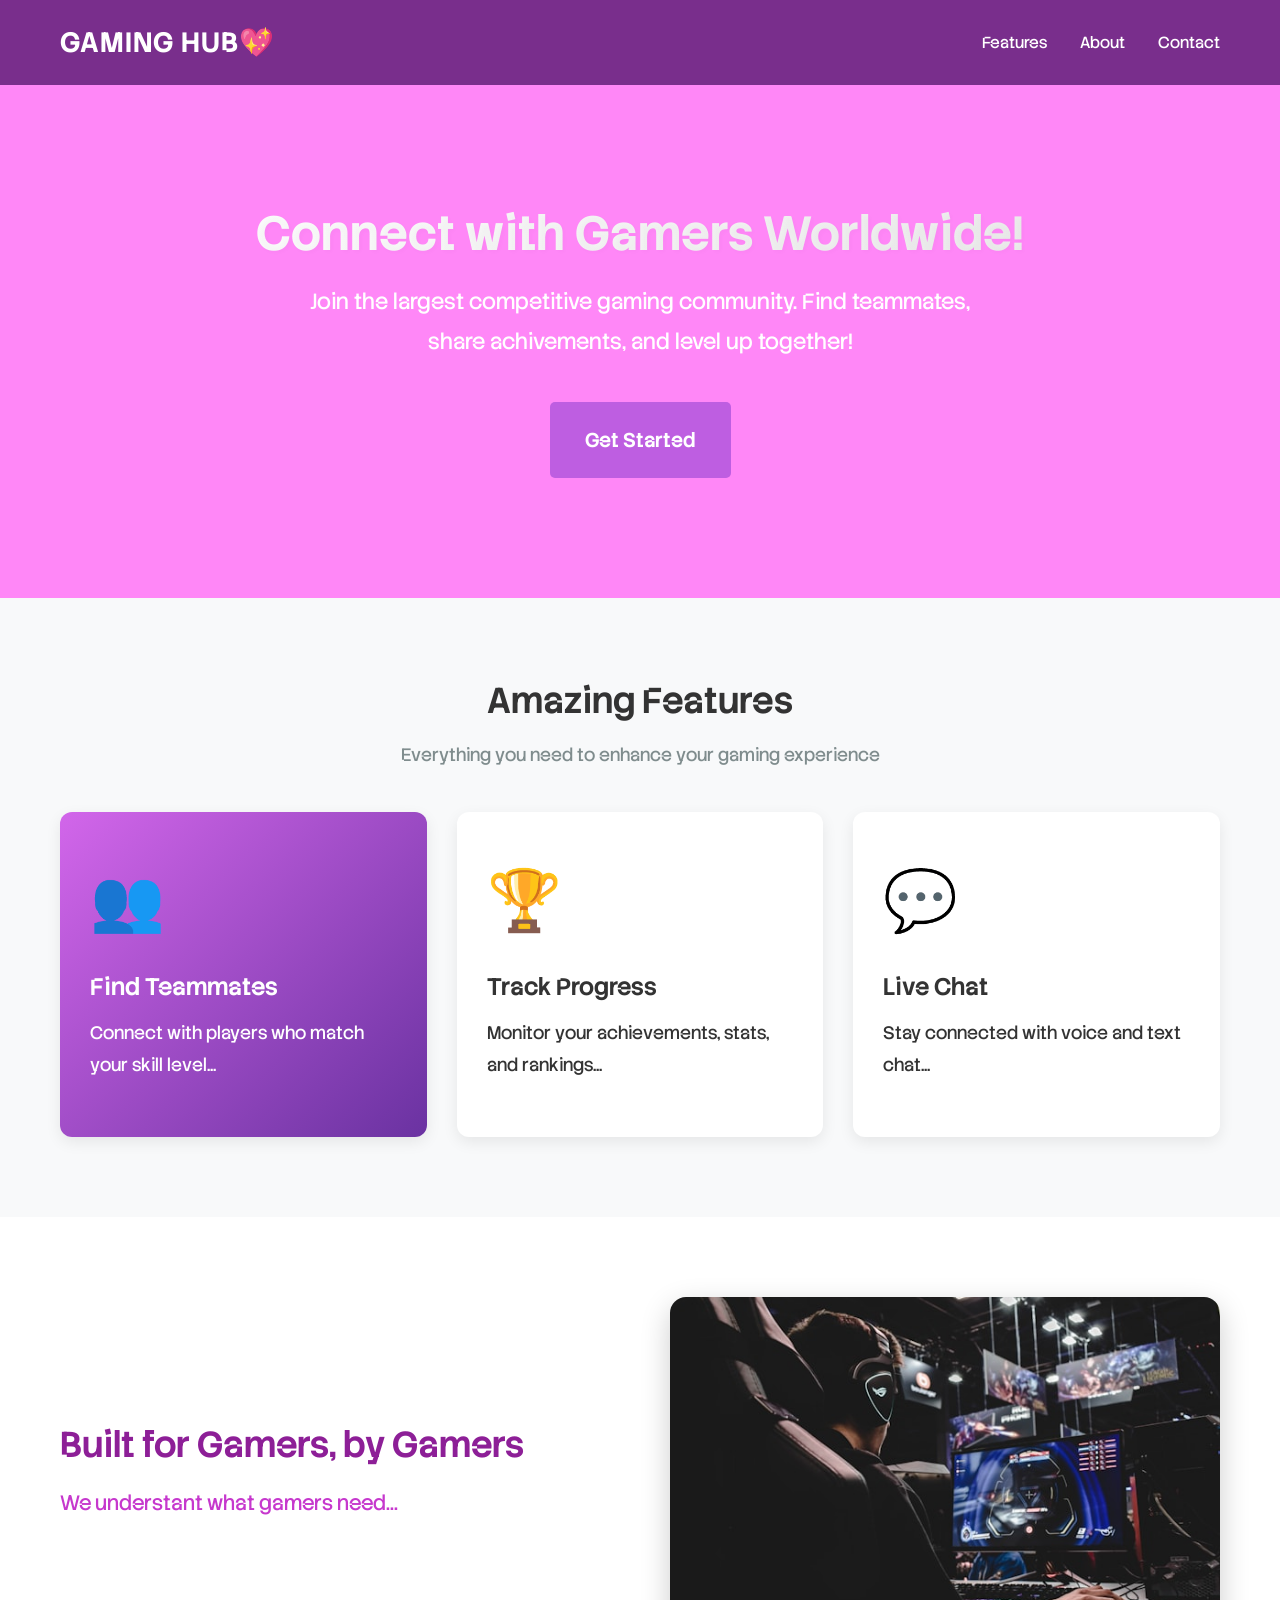
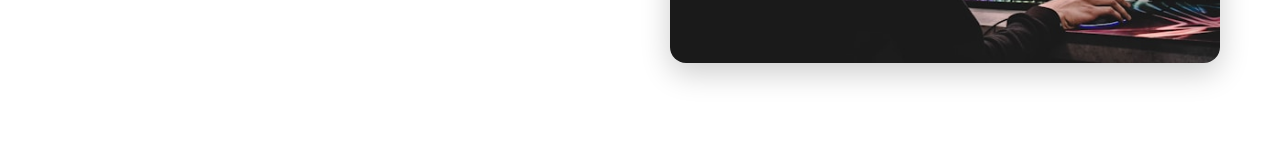
==== Lesson10-Image-Text Sections/index.html @ 72f6b10b "lesson 10 complete" ====
<!DOCTYPE html>
<html lang="en">
<head>
    <meta charset="UTF-8">
    <meta name="viewport" content="width=device-width, initial-scale=1.0">
    <title>GameHub - Your Gaming Community</title>
    <link rel="stylesheet" href="style.css">
    <link rel="preconnect" href="https://fonts.googleapis.com">
    <link rel="preconnect" href="https://fonts.gstatic.com" crossorigin>
    <link rel="preconnect" href="https://fonts.googleapis.com">
    <link rel="preconnect" href="https://fonts.gstatic.com" crossorigin>
    <link href="https://fonts.googleapis.com/css2?family=Stack+Sans+Notch:wght@200..700&display=swap" rel="stylesheet">
<body>
    <header class="main-header">
        <div class="container">
            <div class="logo">Gaming Hub💖</div>
            <nav class="main-nav">
                <a href="#features">Features</a>
                <a href="about">About</a>
                <a href="contact">Contact</a>
            </nav>
        </div>
    </header>
    <section class="hero">
        <div class="container">
            <h1 class="hero-title">Connect with Gamers Worldwide!</h1>
            <p class="hero-subtitle">Join the largest competitive gaming community. Find teammates, share achivements, and level up together!</p>
            <button class="btn btn-primary">Get Started</button>
        </div>
    </section>

    <section id="features" class="features">
    <div class="container">
        <h2 class="section-title">Amazing Features</h2>
        <p class="section-subtitle">
            Everything you need to enhance your gaming experience
        </p>
        
        <br>
        
        <div class="features-grid">
            <div class="feature-card">
                <div class="feature-icon">👥</div>
                <h3>Find Teammates</h3>
                <p>
                    Connect with players who match your skill level...
                </p>
            </div>
            
            <div class="feature-card">
                <div class="feature-icon">🏆</div>
                <h3>Track Progress</h3>
                <p>
                    Monitor your achievements, stats, and rankings...
                </p>
            </div>
            
            <div class="feature-card">
                <div class="feature-icon">💬</div>
                <h3>Live Chat</h3>
                <p>
                    Stay connected with voice and text chat...
                </p>
            </div>
        </div>
    </div>
</section>

    <!-- About Section -->
     <section class="about" id="about">
        <div class="container">
            <div class="about-content">
                <div class="about-text">
                    <h2>Built for Gamers, by Gamers</h2>
                    <p>We understant what gamers need...</p>
                </div>
                <div class="about-image">
                <img src="images/gamers.jpg" alt="Gaming Setup" width="600px">
                </div>
            </div>
        </div>
     </section>

</body>
</html>
---- Lesson10-Image-Text Sections/style.css ----
* {
    margin: 0;
    padding: 0;
    box-sizing: border-box;
}

body {
    font-family: 'Arial', sans-serif;
    line-height: 1.6;
    color: #333;
}

.container {
    max-width: 1200px;
    margin: 0 auto;
    padding: 0 20px;
}

.main-header {
    background-color: #792e8c;
    padding: 20px 0;
}

.main-header .container {
    display: flex;
    justify-content: space-between;
    align-items: center;
}

.logo {
    font-size: 28px;
    font-weight: 700;
    color: #ffffff;
    letter-spacing: 1px;
    text-transform: uppercase;
    transition: transform 0.3s ease;
}

.logo:hover {
    transform: scale(1.1);
    cursor: pointer;
}

.main-nav a {
    color: #ffffff;
    text-decoration: none;
    margin-left: 30px;
    transition: color 0.4s ease;
}

.main-nav a:hover {
    color: #74e3ff;
        text-decoration: underline;
}

.main-nav a:focus {
    outline: 2px solid #74e3ff;
    outline-offset: 4px;
}

.hero {
    background-color: #ff8afd;
    color: #ffffff;
    padding: 100px 0;
    text-align: center;
}

.hero-title {
    font-size: 48px;
    margin-bottom: 20px;
    transition: color 0.3s ease, transform 0.3s ease;
    text-shadow: 2px 2px 4px rgba(0,0,0,0.02);
    background: linear-gradient(135deg, #ffffff 0%, #e7e7e7 100%);
    -webkit-background-clip: text;
    -webkit-text-fill-color: transparent;
    background-clip: text;
}

.hero-title:hover {
    color: #d2f5ff;
    transform: scale(1.02);
}

.hero-subtitle {
    font-size: 20px;
    margin-bottom: 30px;
}

.btn {
    padding: 25px 35px;
    font-size: 20px;
    border: none;
    border-radius: 5px;
    cursor: pointer;
    transition: transform 0.3s ease, opacity 0.3s ease;
    font-weight: 600;
    font-family: Stack Sans Notch;
}

.btn:hover {
    transform: translateY(-2px) scale(1.05);
    opacity: 0.9;
}

.btn:active {
    transform: translateY(0);
}

.btn-primary {
    background-color: #be5ee1;
    color: #ffffff;
}

.feature-card:nth-child(1) {
    background: linear-gradient(135deg, #d266ea 0%, #6a32a1 100%);
    color: white;
}

.feature-card:nth-child(1) h3, .feature-card:nth-child(1) p {
    color: white;
}

.feature-icon {
    font-size: 60px;
    margin-bottom: 20px;
    transition: transform 0.3s ease;
}

.feature-card:hover .feature-icon {
    transform: scale(1.2) rotate(5deg);
}

.feature-card {
    min-width: 280px;
}

feature-icon {
    font-size: 60px;
    width: 100px;
    height: 100px;
    background-color: #cde1eb;
    border-radius: 50%;
    display: flex;
    align-items: center;
    justify-content: center;
    margin: 0 auto 20px;
}

.features { padding: 80px 0; background-color: #f8f9fa; }
.section-title { text-align: center; font-size: 36px; }
.section-subtitle { text-align: center; color: #7f8c8d; }

.features-grid {
    display: flex;
    justify-content: space-between;
    gap: 30px;
}

.feature-card {
    background-color: #ffffff;
    padding: 40px 30px;
    border-radius: 12px;
    box-shadow: 0 5px 15px rgba(0,0,0,0.08);
    flex: 1;
    transition: transform 0.3s, box-shadow 0.3s;
}

.feature-card:hover {
    transform: translateY(-10px);
    box-shadow: 0 10px 25px rgba(0,0,0,0.15);
}

body {
    font-family: Stack Sans Notch;
    line-height: 1.6;
    color: #333;
}

h1 {
    font-size: 56px;
    font-weight: 700;
    line-height: 1.2;
}

h2 {
    font-size: 36px;
    font-weight: 600;
    line-height: 1.3;
    margin-bottom: 15px;
}

h3 {
    font-size: 24px;
    font-weight: 600;
    margin-bottom: 10px;
}

p {
    font-size: 18px;
    line-height: 1.8;
    margin-bottom: 15px;
}

.hero-title {
    margin-bottom: 20px;
    text-shadow: 2px 2px 4px rgba(0,0,0,0.02);
}

.hero {
    background-color: #ff87f7;
    color: #ffffff;
    padding: 120px 0;
    text-align: center;
}

.hero-subtitle {
    font-size: 22px;
    margin-bottom: 40px;
    max-width: 700px;
    margin-left: auto;
    margin-right: auto;
}

.about {
    padding: 80px 0;
    background-color: white;
}

.about-content {
    display: flex;
    align-items: center;
    gap: 60px;
}

.about-text {
    flex: 1;
}

.about-image {
    flex: 1;
}

.about-text h2 {
    color: #8d1f97
}

.about-text p {
    color: #c638cd;
    font-size: 1.3rem;
    line-height: 1.8;
    margin-bottom: 1.5rem;
}

.about-image img {
    width: 100%;
    border-radius: 16px;
    box-shadow: 0 10px 30px rgba(0,0,0,0.2);
}
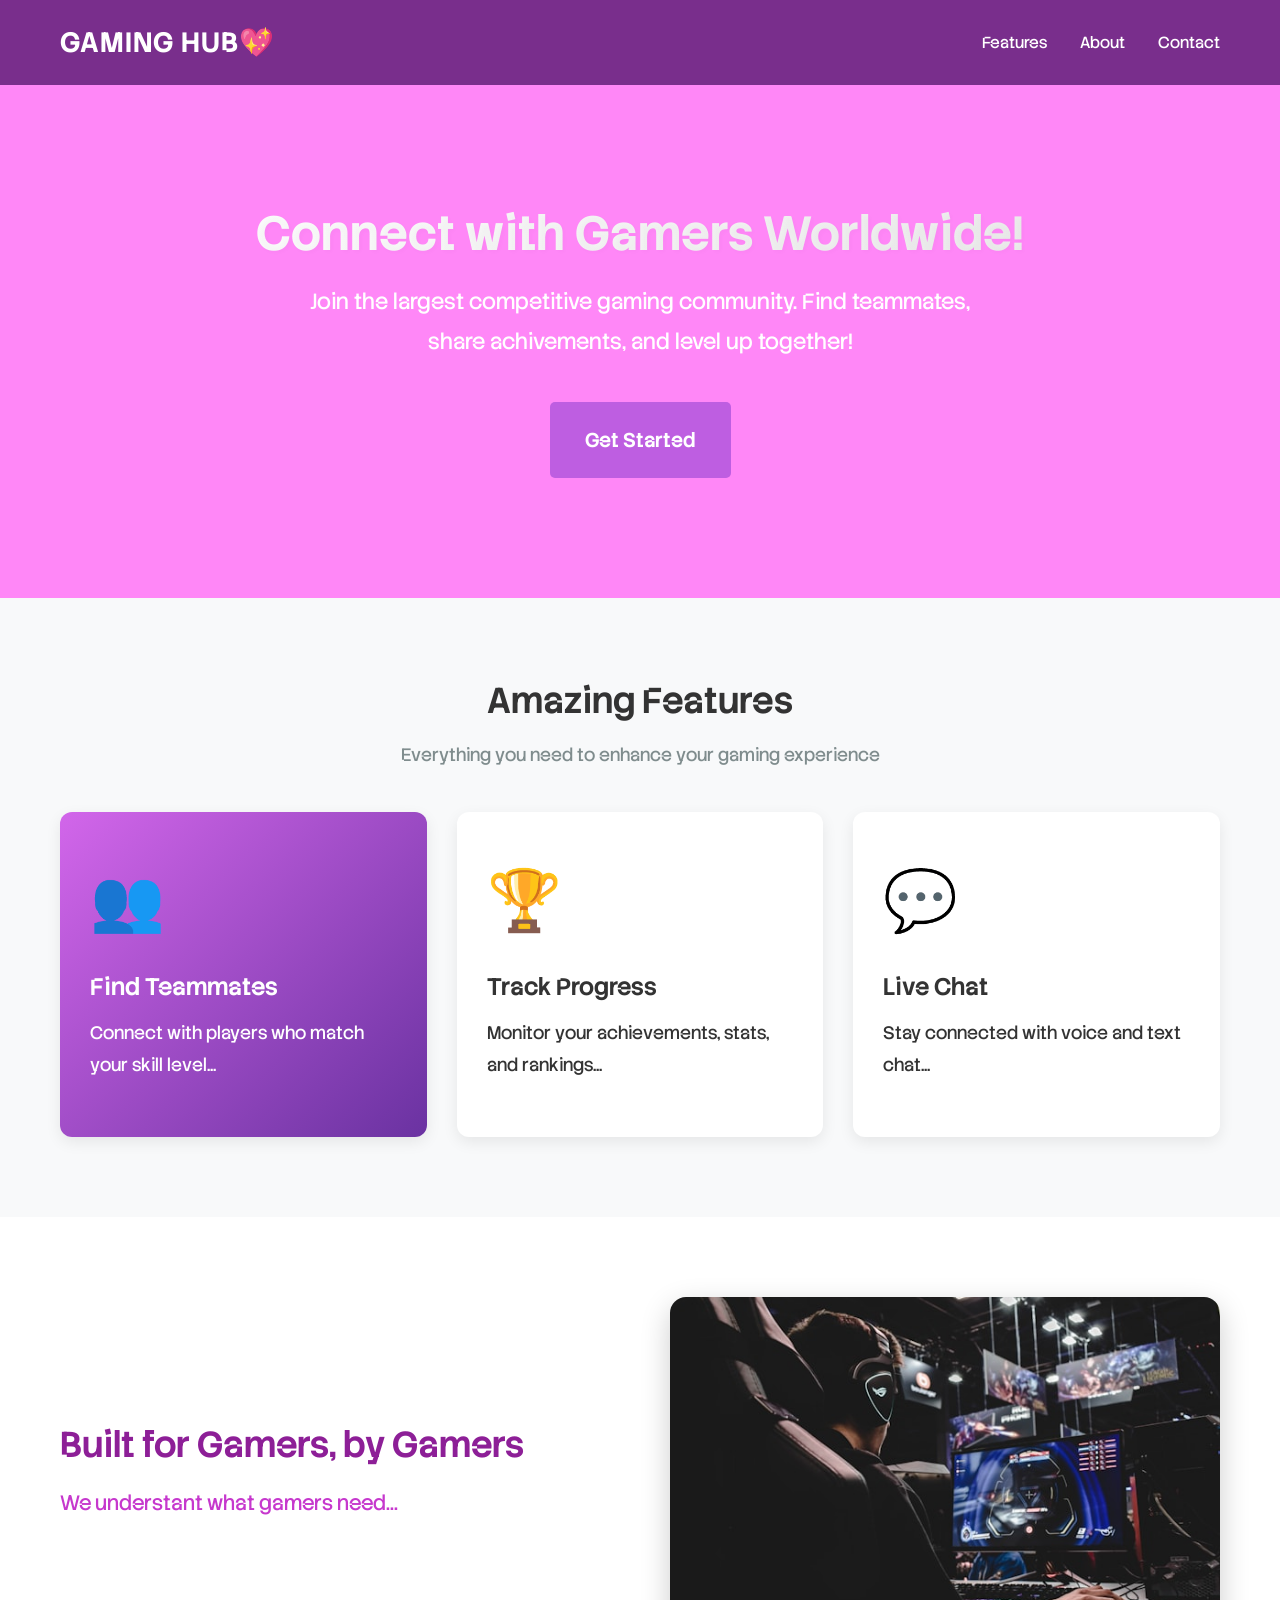
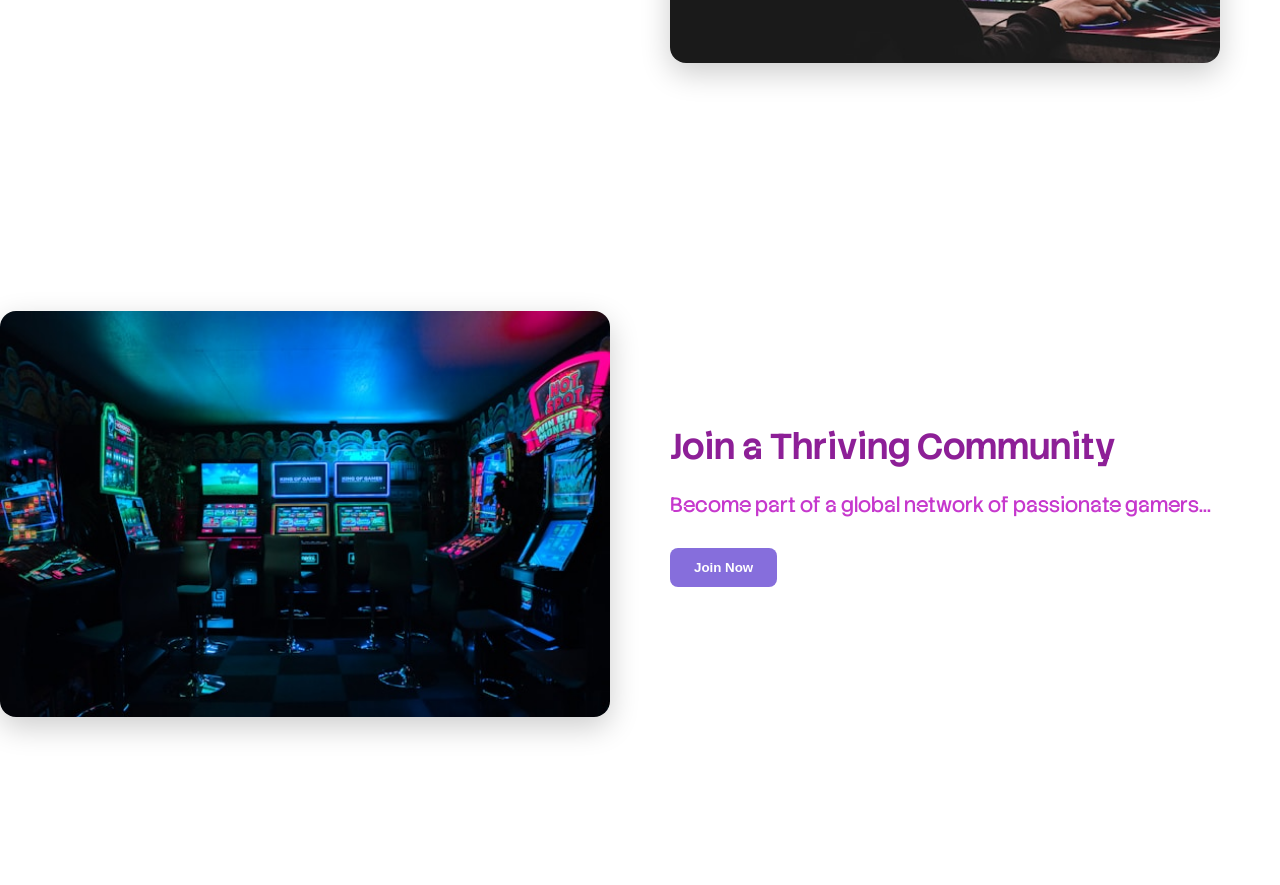
==== commit 2c1c345c: "Lesson 10 homework complete" ====
--- a/Lesson10-Image-Text Sections/index.html
+++ b/Lesson10-Image-Text Sections/index.html
@@ -80,6 +80,19 @@
             </div>
         </div>
      </section>
-
+     <section class="community" id="community">
+        <div class="community">
+            <div class="community-content">
+                <div class="community-text">
+                    <h2>Join a Thriving Community</h2>
+                    <p>Become part of a global network of passionate gamers...</p>
+                    <button class="join-btn">Join Now</button>
+                </div>
+                <div class="community-image">
+                <img src="images/community.jpg" alt="Gaming community" width="600px">
+                </div>
+            </div>
+        </div>
+     </section>
 </body>
 </html>
--- a/Lesson10-Image-Text Sections/style.css
+++ b/Lesson10-Image-Text Sections/style.css
@@ -255,4 +255,58 @@
     width: 100%;
     border-radius: 16px;
     box-shadow: 0 10px 30px rgba(0,0,0,0.2);
+}
+
+.community {
+    padding: 80px 0;
+    background-color: white;
+}
+
+.community-content {
+    display: flex;
+    align-items: center;
+    gap: 60px;
+}
+
+.community-text {
+    flex: 1;
+}
+
+.community-image {
+    flex: 1;
+}
+
+.community-text {
+    color: #8d1f97;
+    margin-bottom: 25px;
+}
+
+.community-text p {
+    color: #c638cd;
+    font-size: 1.3rem;
+    line-height: 1.8;
+    margin-bottom: 1.5rem;
+}
+
+.join-btn {
+    background: #866edc;
+    color: white;
+    border: none;
+    padding: 12px 24px;
+    border-radius: 8px;
+    font-weight: 600;
+    cursor: pointer;
+}
+
+.community-image img {
+    width: 100%;
+    border-radius: 16px;
+}
+
+.community-image img {
+    box-shadow: 0 10px 30px rgba(0,0,0,0.2);
+}
+
+.community-content {
+    flex-direction: row-reverse;
 }
